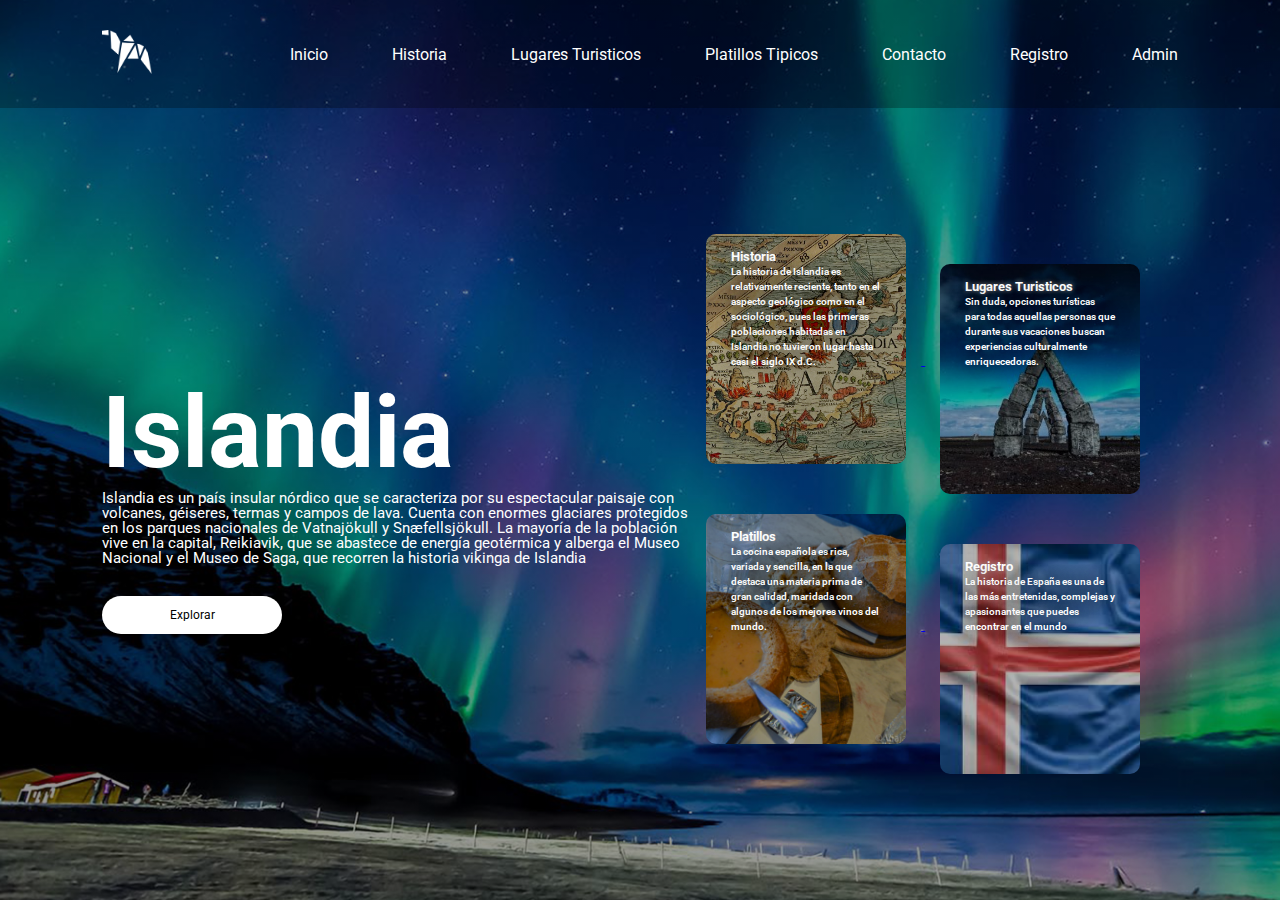
==== Index.html @ 87e522b9 "3 paginas completas" ====
<!DOCTYPE html>
<html lang="en">
<head>
    <meta charset="UTF-8">
    <meta name="viewport" content="width=device-width, initial-scale=1.0">
    <link rel="stylesheet" href="./css/styles.css">
    <link rel="preconnect" href="https://fonts.googleapis.com">
    <link rel="preconnect" href="https://fonts.gstatic.com" crossorigin>
    <link href="https://fonts.googleapis.com/css2?family=Bebas+Neue&family=Exo+2:wght@200&family=Nosifer&family=Roboto&display=swap" rel="stylesheet">
    <title>Islandiopolis</title>
</head>
<body>
    <div class="container">
        <div class="navbar">
            <a href="Index.html"><img src="./images/logo.png" class="logo" /></a>
            <nav>
                <ul>
                    <li><a href="Index.html">Inicio</a></li>
                    <li><a href="Historia.html">Historia</a></li>
                    <li><a href="Turistico.html">Lugares Turisticos</a></li>
                    <li><a href="Platillos.html">Platillos Tipicos</a></li>
                    <li><a href="Contacto.html">Contacto</a></li>
                    <li><a href="Registro.php">Registro</a></li>
                    <li><a href="">Admin</a></li>
                </ul>
            </nav>
        </div>
        <div class="row">
            <div class="col">
                <h1>Islandia</h1>
                <p>Islandia es un país insular nórdico que se caracteriza por su espectacular paisaje con volcanes, géiseres, termas y campos de lava.
                    Cuenta con enormes glaciares protegidos en los parques nacionales de Vatnajökull y Snæfellsjökull. 
                    La mayoría de la población vive en la capital, Reikiavik, que se abastece de energía geotérmica y alberga el Museo Nacional y el Museo de Saga, que recorren la historia vikinga de Islandia</p>
                <a href="Historia.html"><button type="button">Explorar</button></a>
            </div>
            <div class="col">
                <a href="Historia.html">
                    <div class="card card1">
                        <h5>Historia</h5>
                        <p>La historia de Islandia es relativamente reciente, tanto en el aspecto geológico como en el sociológico, pues las primeras poblaciones habitadas en Islandia no tuvieron lugar hasta casi el siglo IX d.C. </p>
                    </div>
                </a>
                <a href="Turistico.html">
                    <div class="card card2">
                        <h5>Lugares Turisticos</h5>
                        <p>Sin duda, opciones turísticas para todas aquellas personas que durante sus vacaciones buscan experiencias culturalmente enriquecedoras.</p>
                    </div>
                </a>
                <a href="Platillos.html">
                    <div class="card card3">
                        <h5>Platillos</h5>
                        <p>La cocina española es rica, variada y sencilla, en la que destaca una materia prima de gran calidad, maridada con algunos de los mejores vinos del mundo. </p>
                    </div>
                </a>
                <a href="Registro.php">
                    <div class="card card4">
                        <h5>Registro</h5>
                        <p>La historia de España es una de las más entretenidas, complejas y apasionantes que puedes encontrar en el mundo</p>
                    </div>
                </a>                                                            
            </div>
        </div>
    </div>
</body>
</html>
---- css/styles.css ----
/*---------------- Globales ------------*/

* {
    margin: 0;
    padding: 0;
    font-family: 'Bebas Neue', sans-serif;
    font-family: 'Exo 2', sans-serif;
    font-family: 'Nosifer', sans-serif;
    font-family: 'Roboto', sans-serif;
}

.container {
    width: 100%;
    height: 100vh;
    background-image: linear-gradient(rgba(0, 0, 0, 0.4), rgba(0, 0, 0, 0.4)), url(../images/Islandia.jpg);
    background-position: center;
    background-size: cover;
    box-sizing: border-box;
}

/*---------------- Header ------------*/

.navbar {
    height: 12%;
    display: flex;
    align-items: center;
    background-color: rgba(0, 0, 0, 0.268);
    padding-left: 8%;
    padding-right: 8%;
}

.logo {
    width: 50px;
    cursor: pointer;
}

nav {
    flex: 1;
    text-align: right;
}

nav ul li {
    list-style: none;
    display: inline-block;
    margin-left: 60px;
}

nav ul li a {
    text-decoration: none;
    color: #ffff;
    font-size: 13px;
    transition: all 0.3s ease;
    font-size: 16px;
}

a:hover {
    color: rgb(109, 145, 168);
}

/*---------------- Index ------------*/

.row {
    display: flex;
    height: 88%;
    align-items: center;
    padding-left: 8%;
}

.col {
    flex-basis: 50%;
}

h1 {
    color: #ffff;
    font-size: 100px;
}

p{
    color: #ffff;
    font-size: 15px;
    line-height: 15px;
}

button {
    width: 180px;
    color: #000;
    font-size: 12px;
    padding: 12px 0;
    background: #ffff;
    border: 0;
    border-radius: 20px;
    outline: none;
    margin-top: 30px;
    cursor: pointer;
    transition: all 0.3s ease;
}

button:hover {
    color: white;
    background-color: #000;
}

.card {
    width: 200px;
    height: 230px;
    display: inline-block;
    border-radius: 10px;
    padding: 15px 25px;
    box-sizing: border-box;
    cursor: pointer;
    margin: 10px 15px;
    background-position: center;
    background-size: cover;
    transition: transform 0.5s;
}

.card::before {
    content:'';
	position: absolute;
    top: 15;
	bottom: 15;
	left: 15;
	right: 15;
	background-color: rgba(0,0,0,0.6);
}

.card1 {
    background-image: linear-gradient(rgba(0, 0, 0, 0.3), rgba(0, 0, 0, 0.3)), url(../images/Historia2.jpg);
}

.card2 {
    background-image: linear-gradient(rgba(0, 0, 0, 0.3), rgba(0, 0, 0, 0.3)), url(../images/Lugares_Turisticos2.jpg);
}

.card3 {
    background-image: linear-gradient(rgba(0, 0, 0, 0.3), rgba(0, 0, 0, 0.3)), url(../images/Platillos2.jpg);
}

.card4 {
    background-image: linear-gradient(rgba(0, 0, 0, 0.3), rgba(0, 0, 0, 0.3)), url(../images/Bandera2.jpg);
}

.card:hover {
    transform: translateY(-10px);
}

h5 {
    color: #ffff;
    text-shadow: 0 0 5px #999;
    position: relative;
}

.card p {
    text-shadow: 0 0 15px #000;
    font-size: 10px;
    font-weight: 600;
    position: relative;
}
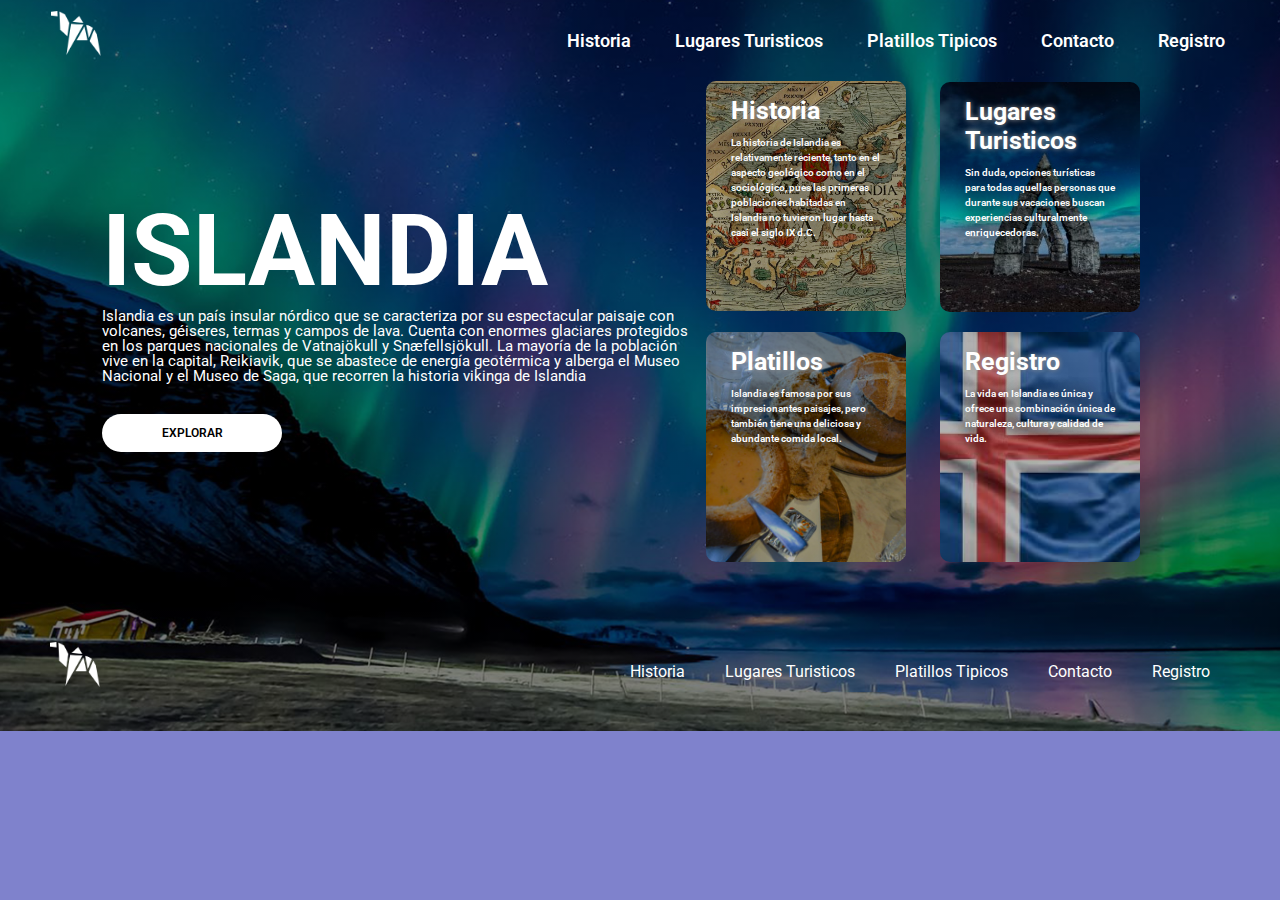
==== commit f5541d76: "Responsivo" ====
--- a/Index.html
+++ b/Index.html
@@ -13,15 +13,17 @@
     <div class="container">
         <div class="navbar">
             <a href="Index.html"><img src="./images/logo.png" class="logo" /></a>
+            <input type="checkbox" id="menu" />
+            <label for="menu">
+                <img src="./images/menu.png" class="menu-icono" alt="">
+            </label>
             <nav>
                 <ul>
-                    <li><a href="Index.html">Inicio</a></li>
                     <li><a href="Historia.html">Historia</a></li>
                     <li><a href="Turistico.html">Lugares Turisticos</a></li>
                     <li><a href="Platillos.html">Platillos Tipicos</a></li>
                     <li><a href="Contacto.html">Contacto</a></li>
                     <li><a href="Registro.php">Registro</a></li>
-                    <li><a href="">Admin</a></li>
                 </ul>
             </nav>
         </div>
@@ -49,17 +51,31 @@
                 <a href="Platillos.html">
                     <div class="card card3">
                         <h5>Platillos</h5>
-                        <p>La cocina española es rica, variada y sencilla, en la que destaca una materia prima de gran calidad, maridada con algunos de los mejores vinos del mundo. </p>
+                        <p>Islandia es famosa por sus impresionantes paisajes, pero también tiene una deliciosa y abundante comida local.</p>
                     </div>
                 </a>
                 <a href="Registro.php">
                     <div class="card card4">
                         <h5>Registro</h5>
-                        <p>La historia de España es una de las más entretenidas, complejas y apasionantes que puedes encontrar en el mundo</p>
+                        <p>La vida en Islandia es única y ofrece una combinación única de naturaleza, cultura y calidad de vida.</p>
                     </div>
                 </a>                                                            
             </div>
         </div>
+        <footer>
+            <div class="contenedor">
+                <div class="enlaces">
+                    <a href="Index.html"><img src="./images/logo.png" class="logo" /></a>
+                    <div class="enlace">
+                        <li><a href="Historia.html">Historia</a></li>
+                        <li><a href="Turistico.html">Lugares Turisticos</a></li>
+                        <li><a href="Platillos.html">Platillos Tipicos</a></li>
+                        <li><a href="Contacto.html">Contacto</a></li>
+                        <li><a href="Registro.php">Registro</a></li>
+                    </div>
+                </div>
+            </div>
+        </footer>
     </div>
 </body>
 </html>--- a/css/styles.css
+++ b/css/styles.css
@@ -7,26 +7,34 @@
     font-family: 'Exo 2', sans-serif;
     font-family: 'Nosifer', sans-serif;
     font-family: 'Roboto', sans-serif;
+    text-decoration: none;
+    list-style: none;
+    box-sizing: border-box;
+}
+
+body {
+    background-color: rgba(0, 5, 154 , 0.5);
 }
 
 .container {
     width: 100%;
-    height: 100vh;
-    background-image: linear-gradient(rgba(0, 0, 0, 0.4), rgba(0, 0, 0, 0.4)), url(../images/Islandia.jpg);
-    background-position: center;
+    height: 100%;
+    background-image: linear-gradient(rgba(0, 0, 0, 0.5), rgba(0, 0, 0, 0.5)), url(../images/Islandia.jpg);
+    background-position: center bottom;
     background-size: cover;
+    background-repeat: no-repeat;
     box-sizing: border-box;
+    max-width: 1320px;
 }
 
 /*---------------- Header ------------*/
 
 .navbar {
-    height: 12%;
     display: flex;
     align-items: center;
-    background-color: rgba(0, 0, 0, 0.268);
-    padding-left: 8%;
-    padding-right: 8%;
+    padding-left: 4%;
+    padding-right: 2.7%;
+    justify-content: space-between;
 }
 
 .logo {
@@ -36,28 +44,44 @@
 
 nav {
     flex: 1;
-    text-align: right;
+    text-align: left;
 }
 
 nav ul li {
-    list-style: none;
+    position: relative;
     display: inline-block;
-    margin-left: 60px;
+    margin-top: 10px;
+}
+
+nav ul {
+    float: right;
 }
 
 nav ul li a {
-    text-decoration: none;
     color: #ffff;
-    font-size: 13px;
     transition: all 0.3s ease;
-    font-size: 16px;
+    font-size: 18px;
+    padding: 20px;
+    display: block;
+    font-weight: 600;
 }
 
 a:hover {
     color: rgb(109, 145, 168);
 }
 
-/*---------------- Index ------------*/
+.menu-icono {
+    width: 25px;
+}
+
+label {
+    cursor: pointer;
+    display: none;
+}
+
+#menu {
+    display: none;
+}
 
 .row {
     display: flex;
@@ -73,6 +97,7 @@
 h1 {
     color: #ffff;
     font-size: 100px;
+    text-transform: uppercase;
 }
 
 p{
@@ -93,6 +118,8 @@
     margin-top: 30px;
     cursor: pointer;
     transition: all 0.3s ease;
+    font-weight: 600;
+    text-transform: uppercase;
 }
 
 button:hover {
@@ -148,6 +175,8 @@
     color: #ffff;
     text-shadow: 0 0 5px #999;
     position: relative;
+    font-size: 25px;
+    margin-bottom: 10px;
 }
 
 .card p {
@@ -155,4 +184,131 @@
     font-size: 10px;
     font-weight: 600;
     position: relative;
+}
+
+.contenedor {
+    margin: 0px auto;
+}
+
+/*---------------- Footer ------------*/
+
+footer {
+    padding: 70px 50px 30px 50px;
+}
+
+.enlaces {
+    display: flex;
+    justify-content: space-between;
+    color: #fff;
+}
+
+.enlaces h3 {
+    font-size: 25px;
+}
+
+.enlace {
+    display: flex;
+}
+
+.enlace li {
+    list-style: none;
+}
+
+.enlace li a {
+    display: block;
+    margin: 20px;
+    color: #fff;
+    text-decoration: none;
+}
+
+.enlace li a:hover {
+    color: #0EAEF3;
+}
+
+/*---------------- Responsivo ------------*/
+
+@media(max-width: 991px) {
+
+    label {
+        display: initial;
+    }
+
+    .menu-icono {
+        display: initial;
+    }
+
+    .navbar {
+        padding-top: 15px;
+    }
+
+    nav {
+        position: absolute;
+        top: 10%;
+        left: 0;
+        right: 0;
+        background-color: #323337;
+        display: none;
+    }
+
+    nav ul li {
+        width: 100%;
+    }
+
+    #menu:checked ~ nav {
+        display: initial;
+    }
+
+    .container {
+        height: 0%;
+    }
+
+    .row {
+        margin-top: 75px;
+        text-align: center;
+        padding: 0px 75px;
+        flex-direction: column;
+    }
+
+    .row p{
+        padding: 20px 7.5px;
+        font-weight: 600;
+    }
+
+    .col {
+        margin: 0px 0px 20px 0px;
+    }
+
+    h5 {
+        text-transform: uppercase;
+    }
+
+    .card p {
+        font-size: 12.5px;
+    }
+
+    .footer {
+        padding: 30px;
+    }
+
+    .footer-content {
+        flex-direction: column;
+        text-align: center;
+    }
+
+    .enlaces {
+        flex-direction: column;
+        align-items: center;
+    }
+
+    .enlaces img {
+        margin: 10px 0px;
+    }
+
+    .enlace {
+        flex-direction: column;
+        padding: 25px 0px;
+        text-transform: uppercase;
+        font-weight: 600;
+        text-align: center;
+    }
 }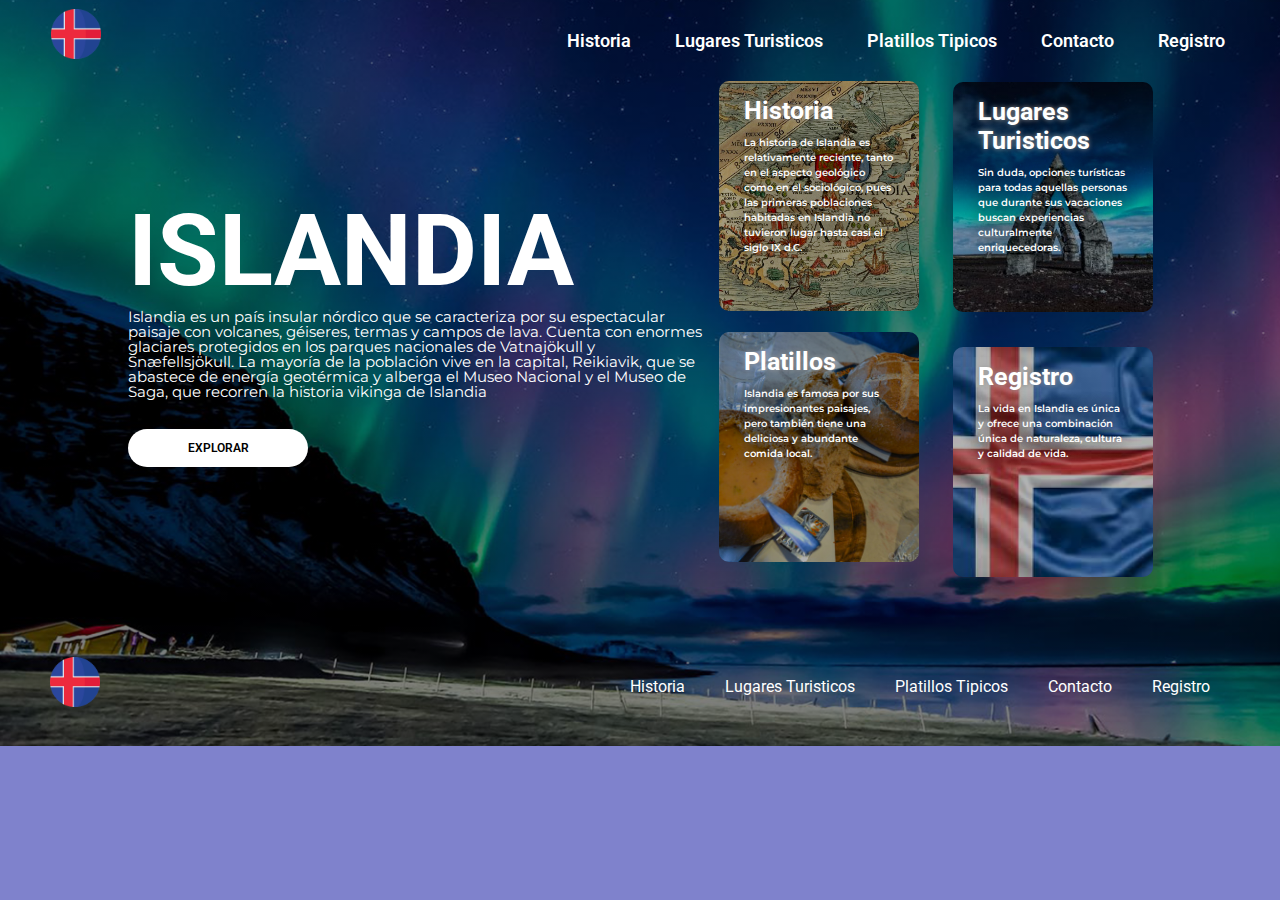
==== commit 9521331e: "Modificando estilo y añadiendo Registro y Admin" ====
--- a/Index.html
+++ b/Index.html
@@ -7,8 +7,25 @@
     <link rel="preconnect" href="https://fonts.googleapis.com">
     <link rel="preconnect" href="https://fonts.gstatic.com" crossorigin>
     <link href="https://fonts.googleapis.com/css2?family=Bebas+Neue&family=Exo+2:wght@200&family=Nosifer&family=Roboto&display=swap" rel="stylesheet">
+    <link rel="preconnect" href="https://fonts.googleapis.com">
+    <link rel="preconnect" href="https://fonts.gstatic.com" crossorigin>
+    <link href="https://fonts.googleapis.com/css2?family=Josefin+Sans:wght@500&family=Montserrat:wght@300&display=swap" rel="stylesheet">
     <title>Islandiopolis</title>
 </head>
+
+
+
+
+    <style>
+        p{
+            font-family: 'Montserrat', sans-serif;
+        }
+        h2,h3{
+            font-weight: bold;
+            font-family: 'Josefin Sans', sans-serif;
+            font-family: 'Montserrat', sans-serif;
+        }
+    </style>
 <body>
     <div class="container">
         <div class="navbar">
--- a/css/styles.css
+++ b/css/styles.css
@@ -24,7 +24,7 @@
     background-size: cover;
     background-repeat: no-repeat;
     box-sizing: border-box;
-    max-width: 1320px;
+    /* max-width: 1320px;*/
 }
 
 /*---------------- Header ------------*/
@@ -87,7 +87,7 @@
     display: flex;
     height: 88%;
     align-items: center;
-    padding-left: 8%;
+    padding-left: 10%;
 }
 
 .col {
